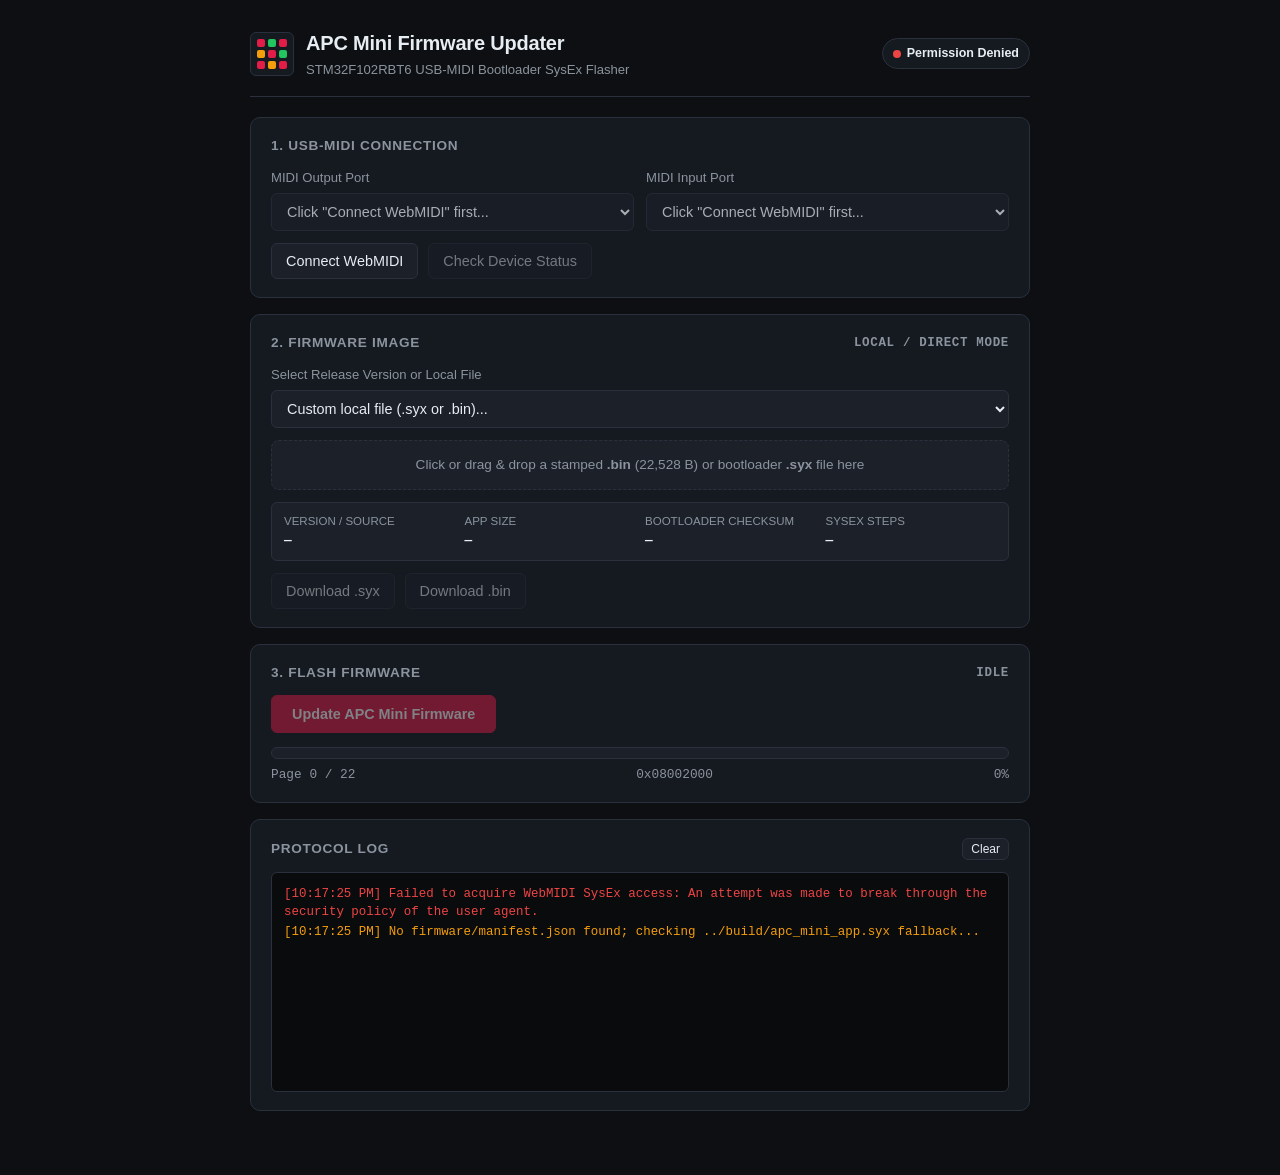
==== web/index.html @ c43c5beb "Web updater and workflows" ====
<!doctype html>
<html lang="en">
    <head>
        <meta charset="UTF-8" />
        <meta name="viewport" content="width=device-width, initial-scale=1.0" />
        <title>APC Mini — WebMIDI Firmware Updater</title>
        <link href="style.css" rel="stylesheet" />
    </head>
    <body>
        <div class="container">
            <header>
                <div class="brand">
                    <div class="pad-grid-icon" aria-hidden="true">
                        <span></span><span></span><span></span> <span></span
                        ><span></span><span></span> <span></span><span></span
                        ><span></span>
                    </div>
                    <div>
                        <h1>APC Mini Firmware Updater</h1>
                        <p class="subtitle">
                            STM32F102RBT6 USB-MIDI Bootloader SysEx Flasher
                        </p>
                    </div>
                </div>
                <div class="badge" id="midiStatusBadge">
                    <span class="dot" id="midiStatusDot"></span>
                    <span id="midiStatusText">WebMIDI Disconnected</span>
                </div>
            </header>

            <!-- 1. MIDI Device Connection -->
            <section class="card">
                <div class="card-title">
                    <span>1. USB-MIDI Connection</span>
                    <span
                        id="deviceModeLabel"
                        style="font-family: var(--mono); font-size: 0.78rem"
                    ></span>
                </div>
                <div class="row">
                    <div>
                        <label for="midiOutSelect">MIDI Output Port</label>
                        <select id="midiOutSelect" disabled>
                            <option value="">
                                Click "Connect WebMIDI" first...
                            </option>
                        </select>
                    </div>
                    <div>
                        <label for="midiInSelect">MIDI Input Port</label>
                        <select id="midiInSelect" disabled>
                            <option value="">
                                Click "Connect WebMIDI" first...
                            </option>
                        </select>
                    </div>
                </div>
                <div class="btn-row">
                    <button id="btnConnectMidi" type="button">
                        Connect WebMIDI
                    </button>
                    <button id="btnProbeDevice" type="button" disabled>
                        Check Device Status
                    </button>
                </div>
            </section>

            <!-- 2. Firmware Version Selection -->
            <section class="card">
                <div class="card-title">
                    <span>2. Firmware Image</span>
                    <span
                        id="fwSourceBadge"
                        style="font-family: var(--mono); font-size: 0.78rem"
                        >Loading manifest...</span
                    >
                </div>
                <div>
                    <label for="versionSelect"
                        >Select Release Version or Local File</label
                    >
                    <select id="versionSelect">
                        <option value="__local__">
                            Custom local file (.syx or .bin)...
                        </option>
                    </select>
                </div>

                <div id="localFileZone" class="dropzone hidden">
                    <input
                        type="file"
                        id="fileInput"
                        accept=".syx,.bin"
                        class="hidden"
                    />
                    <span id="dropzonePrompt"
                        >Click or drag &amp; drop a stamped
                        <strong>.bin</strong> (22,528 B) or bootloader
                        <strong>.syx</strong> file here</span
                    >
                </div>

                <div class="meta-grid" id="fwMetaGrid">
                    <div class="meta-item">
                        <span>Version / Source</span>
                        <strong id="metaVersion">—</strong>
                    </div>
                    <div class="meta-item">
                        <span>App Size</span>
                        <strong id="metaSize">—</strong>
                    </div>
                    <div class="meta-item">
                        <span>Bootloader Checksum</span>
                        <strong id="metaChecksum">—</strong>
                    </div>
                    <div class="meta-item">
                        <span>SysEx Steps</span>
                        <strong id="metaSteps">—</strong>
                    </div>
                </div>

                <div class="btn-row">
                    <button id="btnDownloadSyx" type="button" disabled>
                        Download .syx
                    </button>
                    <button id="btnDownloadBin" type="button" disabled>
                        Download .bin
                    </button>
                </div>
            </section>

            <!-- 3. Flash Action & Progress -->
            <section class="card">
                <div class="card-title">
                    <span>3. Flash Firmware</span>
                    <span
                        id="flashStateLabel"
                        style="font-family: var(--mono); font-size: 0.78rem"
                        >Idle</span
                    >
                </div>
                <div class="btn-row" style="margin-top: 0">
                    <button
                        id="btnFlash"
                        class="primary"
                        type="button"
                        disabled
                    >
                        Update APC Mini Firmware
                    </button>
                </div>
                <div class="progress-wrap">
                    <div class="progress-bar-outer">
                        <div class="progress-bar-inner" id="progressBar"></div>
                    </div>
                    <div class="progress-stats">
                        <span id="progressPageText">Page 0 / 22</span>
                        <span id="progressAddrText">0x08002000</span>
                        <span id="progressPctText">0%</span>
                    </div>
                </div>
            </section>

            <!-- 4. Console Log -->
            <section class="card">
                <div class="card-title">
                    <span>Protocol Log</span>
                    <button
                        id="btnClearLog"
                        type="button"
                        style="padding: 3px 8px; font-size: 0.75rem"
                    >
                        Clear
                    </button>
                </div>
                <div class="log-box" id="logBox"></div>
            </section>
        </div>

        <script type="module" src="updater.js"></script>
    </body>
</html>
---- web/style.css ----
:root {
    --bg: #0d0f12;
    --panel: #151920;
    --panel-alt: #1b2029;
    --border: #2a313d;
    --text: #e6edf3;
    --muted: #8b949e;
    --accent: #e11d48;
    --accent-hover: #f43f5e;
    --green: #22c55e;
    --amber: #f59e0b;
    --red: #ef4444;
    --mono: "SFMono-Regular", Consolas, "Liberation Mono", Menlo, monospace;
    --sans:
        -apple-system, BlinkMacSystemFont, "Segoe UI", Roboto, Helvetica, Arial,
        sans-serif;
}

* {
    box-sizing: border-box;
}

body {
    margin: 0;
    padding: 28px 16px 48px;
    background: var(--bg);
    color: var(--text);
    font-family: var(--sans);
    line-height: 1.5;
}

.container {
    max-width: 780px;
    margin: 0 auto;
}

header {
    display: flex;
    align-items: center;
    justify-content: space-between;
    flex-wrap: wrap;
    gap: 12px;
    margin-bottom: 20px;
    padding-bottom: 16px;
    border-bottom: 1px solid var(--border);
}

.brand {
    display: flex;
    align-items: center;
    gap: 12px;
}

.pad-grid-icon {
    display: grid;
    grid-template-columns: repeat(3, 8px);
    gap: 3px;
    padding: 6px;
    background: var(--panel);
    border: 1px solid var(--border);
    border-radius: 6px;
}

.pad-grid-icon span {
    width: 8px;
    height: 8px;
    border-radius: 2px;
    background: var(--accent);
}

.pad-grid-icon span:nth-child(2),
.pad-grid-icon span:nth-child(6) {
    background: var(--green);
}

.pad-grid-icon span:nth-child(4),
.pad-grid-icon span:nth-child(8) {
    background: var(--amber);
}

h1 {
    font-size: 1.25rem;
    margin: 0;
    letter-spacing: -0.01em;
}

.subtitle {
    font-size: 0.82rem;
    color: var(--muted);
    margin: 2px 0 0;
}

.badge {
    display: inline-flex;
    align-items: center;
    gap: 6px;
    padding: 5px 10px;
    border-radius: 999px;
    font-size: 0.78rem;
    font-weight: 600;
    background: var(--panel);
    border: 1px solid var(--border);
}

.dot {
    width: 8px;
    height: 8px;
    border-radius: 50%;
    background: var(--muted);
}

.dot.ok {
    background: var(--green);
    box-shadow: 0 0 8px rgba(34, 197, 94, 0.6);
}

.dot.warn {
    background: var(--amber);
}

.dot.err {
    background: var(--red);
}

.card {
    background: var(--panel);
    border: 1px solid var(--border);
    border-radius: 10px;
    padding: 18px 20px;
    margin-bottom: 16px;
}

.card-title {
    font-size: 0.85rem;
    font-weight: 600;
    text-transform: uppercase;
    letter-spacing: 0.05em;
    color: var(--muted);
    margin: 0 0 12px;
    display: flex;
    justify-content: space-between;
    align-items: center;
}

.row {
    display: grid;
    grid-template-columns: 1fr 1fr;
    gap: 12px;
}

@media (max-width: 620px) {
    .row {
        grid-template-columns: 1fr;
    }
}

label {
    display: block;
    font-size: 0.82rem;
    color: var(--muted);
    margin-bottom: 5px;
}

select,
input[type="file"],
button {
    font-family: inherit;
    font-size: 0.9rem;
}

select {
    width: 100%;
    padding: 9px 11px;
    background: var(--panel-alt);
    color: var(--text);
    border: 1px solid var(--border);
    border-radius: 6px;
    outline: none;
}

select:focus {
    border-color: var(--accent);
}

.btn-row {
    display: flex;
    gap: 10px;
    flex-wrap: wrap;
    margin-top: 12px;
}

button {
    cursor: pointer;
    border: 1px solid var(--border);
    background: var(--panel-alt);
    color: var(--text);
    padding: 9px 14px;
    border-radius: 6px;
    font-weight: 500;
    transition:
        background 0.15s,
        border-color 0.15s,
        opacity 0.15s;
}

button:hover:not(:disabled) {
    border-color: #485366;
    background: #232a36;
}

button:disabled {
    opacity: 0.45;
    cursor: not-allowed;
}

button.primary {
    background: var(--accent);
    border-color: var(--accent);
    color: #fff;
    font-weight: 600;
    padding: 10px 20px;
}

button.primary:hover:not(:disabled) {
    background: var(--accent-hover);
    border-color: var(--accent-hover);
}

.dropzone {
    margin-top: 12px;
    padding: 14px;
    border: 1px dashed var(--border);
    border-radius: 8px;
    background: var(--panel-alt);
    text-align: center;
    font-size: 0.85rem;
    color: var(--muted);
    cursor: pointer;
    transition: border-color 0.15s;
}

.dropzone.dragover {
    border-color: var(--accent);
    color: var(--text);
}

.meta-grid {
    display: grid;
    grid-template-columns: repeat(auto-fit, minmax(150px, 1fr));
    gap: 10px;
    margin-top: 12px;
    padding: 10px 12px;
    background: var(--panel-alt);
    border-radius: 6px;
    border: 1px solid var(--border);
    font-family: var(--mono);
    font-size: 0.8rem;
}

.meta-item span {
    display: block;
    color: var(--muted);
    font-family: var(--sans);
    font-size: 0.72rem;
    text-transform: uppercase;
}

.progress-wrap {
    margin-top: 14px;
}

.progress-bar-outer {
    width: 100%;
    height: 12px;
    background: var(--panel-alt);
    border: 1px solid var(--border);
    border-radius: 999px;
    overflow: hidden;
}

.progress-bar-inner {
    height: 100%;
    width: 0%;
    background: linear-gradient(90deg, var(--accent), var(--green));
    transition: width 0.08s linear;
}

.progress-stats {
    display: flex;
    justify-content: space-between;
    font-family: var(--mono);
    font-size: 0.8rem;
    color: var(--muted);
    margin-top: 6px;
}

.log-box {
    background: #090b0d;
    border: 1px solid var(--border);
    border-radius: 6px;
    padding: 12px;
    height: 220px;
    overflow-y: auto;
    font-family: var(--mono);
    font-size: 0.78rem;
    line-height: 1.45;
    white-space: pre-wrap;
    word-break: break-word;
}

.log-line {
    margin: 0 0 2px;
}

.log-line.info {
    color: #c9d1d9;
}
.log-line.ok {
    color: var(--green);
}
.log-line.warn {
    color: var(--amber);
}
.log-line.err {
    color: var(--red);
}

.hidden {
    display: none !important;
}
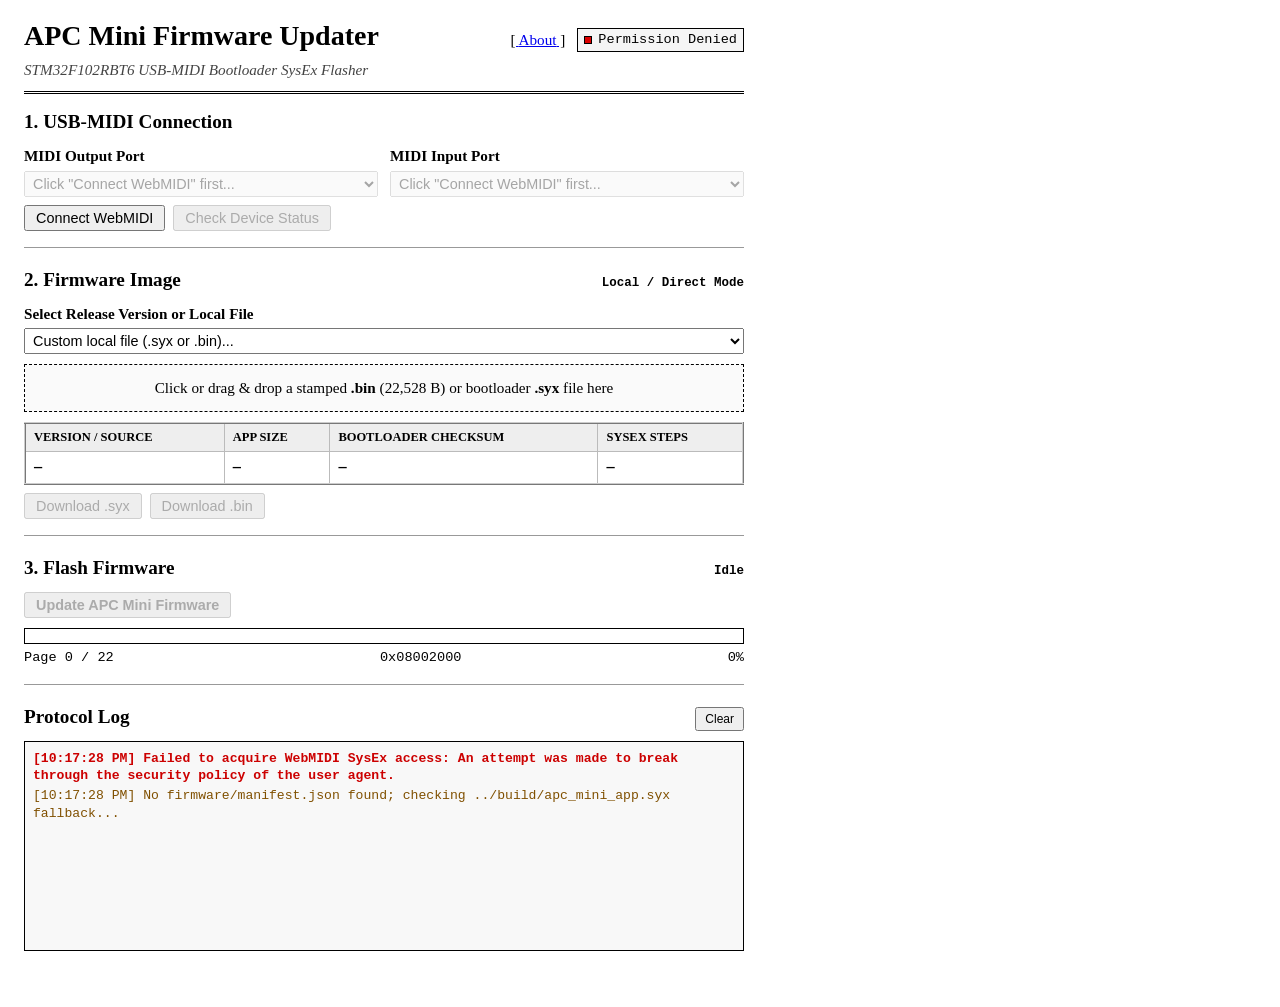
==== commit c50217b2: "Update Web pages" ====
--- a/web/index.html
+++ b/web/index.html
@@ -22,9 +22,12 @@
                         </p>
                     </div>
                 </div>
-                <div class="badge" id="midiStatusBadge">
-                    <span class="dot" id="midiStatusDot"></span>
-                    <span id="midiStatusText">WebMIDI Disconnected</span>
+                <div class="header-right">
+                    <a class="nav-link" href="about.html">About</a>
+                    <div class="badge" id="midiStatusBadge">
+                        <span class="dot" id="midiStatusDot"></span>
+                        <span id="midiStatusText">WebMIDI Disconnected</span>
+                    </div>
                 </div>
             </header>
 
@@ -100,24 +103,24 @@
                     >
                 </div>
 
-                <div class="meta-grid" id="fwMetaGrid">
-                    <div class="meta-item">
-                        <span>Version / Source</span>
-                        <strong id="metaVersion">—</strong>
-                    </div>
-                    <div class="meta-item">
-                        <span>App Size</span>
-                        <strong id="metaSize">—</strong>
-                    </div>
-                    <div class="meta-item">
-                        <span>Bootloader Checksum</span>
-                        <strong id="metaChecksum">—</strong>
-                    </div>
-                    <div class="meta-item">
-                        <span>SysEx Steps</span>
-                        <strong id="metaSteps">—</strong>
-                    </div>
-                </div>
+                <table class="meta-table" id="fwMetaGrid">
+                    <thead>
+                        <tr>
+                            <th>Version / Source</th>
+                            <th>App Size</th>
+                            <th>Bootloader Checksum</th>
+                            <th>SysEx Steps</th>
+                        </tr>
+                    </thead>
+                    <tbody>
+                        <tr>
+                            <td><strong id="metaVersion">—</strong></td>
+                            <td><strong id="metaSize">—</strong></td>
+                            <td><strong id="metaChecksum">—</strong></td>
+                            <td><strong id="metaSteps">—</strong></td>
+                        </tr>
+                    </tbody>
+                </table>
 
                 <div class="btn-row">
                     <button id="btnDownloadSyx" type="button" disabled>
--- a/web/style.css
+++ b/web/style.css
@@ -1,19 +1,15 @@
 :root {
-    --bg: #0d0f12;
-    --panel: #151920;
-    --panel-alt: #1b2029;
-    --border: #2a313d;
-    --text: #e6edf3;
-    --muted: #8b949e;
-    --accent: #e11d48;
-    --accent-hover: #f43f5e;
-    --green: #22c55e;
-    --amber: #f59e0b;
-    --red: #ef4444;
-    --mono: "SFMono-Regular", Consolas, "Liberation Mono", Menlo, monospace;
-    --sans:
-        -apple-system, BlinkMacSystemFont, "Segoe UI", Roboto, Helvetica, Arial,
-        sans-serif;
+    --bg: #ffffff;
+    --text: #000000;
+    --muted: #444444;
+    --link: #0000ee;
+    --visited: #551a8b;
+    --active: #ff0000;
+    --green: #006600;
+    --amber: #805000;
+    --red: #cc0000;
+    --mono: "Courier New", Courier, monospace;
+    --serif: "Times New Roman", Times, serif;
 }
 
 * {
@@ -21,125 +17,143 @@
 }
 
 body {
-    margin: 0;
-    padding: 28px 16px 48px;
+    margin: 16px 24px 40px;
+    padding: 0;
     background: var(--bg);
     color: var(--text);
-    font-family: var(--sans);
-    line-height: 1.5;
+    font-family: var(--serif);
+    font-size: 16px;
+    line-height: 1.45;
 }
 
 .container {
-    max-width: 780px;
-    margin: 0 auto;
+    max-width: 720px;
+}
+
+a {
+    color: var(--link);
+    text-decoration: underline;
+}
+
+a:visited {
+    color: var(--visited);
+}
+
+a:active {
+    color: var(--active);
 }
 
 header {
     display: flex;
-    align-items: center;
+    align-items: baseline;
     justify-content: space-between;
     flex-wrap: wrap;
-    gap: 12px;
-    margin-bottom: 20px;
-    padding-bottom: 16px;
-    border-bottom: 1px solid var(--border);
+    gap: 10px;
+    margin-bottom: 14px;
+    padding-bottom: 10px;
+    border-bottom: 3px double #000000;
 }
 
 .brand {
+    display: flex;
+    align-items: center;
+    gap: 10px;
+}
+
+.pad-grid-icon {
+    display: none;
+}
+
+h1 {
+    font-family: var(--serif);
+    font-size: 1.75rem;
+    font-weight: bold;
+    margin: 0;
+}
+
+.subtitle {
+    font-family: var(--serif);
+    font-style: italic;
+    font-size: 0.95rem;
+    color: var(--muted);
+    margin: 2px 0 0;
+}
+
+.header-right {
     display: flex;
     align-items: center;
     gap: 12px;
-}
-
-.pad-grid-icon {
-    display: grid;
-    grid-template-columns: repeat(3, 8px);
-    gap: 3px;
-    padding: 6px;
-    background: var(--panel);
-    border: 1px solid var(--border);
-    border-radius: 6px;
-}
-
-.pad-grid-icon span {
-    width: 8px;
-    height: 8px;
-    border-radius: 2px;
-    background: var(--accent);
-}
-
-.pad-grid-icon span:nth-child(2),
-.pad-grid-icon span:nth-child(6) {
-    background: var(--green);
-}
-
-.pad-grid-icon span:nth-child(4),
-.pad-grid-icon span:nth-child(8) {
-    background: var(--amber);
-}
-
-h1 {
-    font-size: 1.25rem;
-    margin: 0;
-    letter-spacing: -0.01em;
-}
-
-.subtitle {
-    font-size: 0.82rem;
-    color: var(--muted);
-    margin: 2px 0 0;
+    flex-wrap: wrap;
+    font-family: var(--serif);
+    font-size: 0.95rem;
+}
+
+.nav-link {
+    color: var(--link);
+    text-decoration: underline;
+}
+
+.nav-link::before {
+    content: "[ ";
+    color: #000000;
+    text-decoration: none;
+}
+
+.nav-link::after {
+    content: " ]";
+    color: #000000;
+    text-decoration: none;
 }
 
 .badge {
     display: inline-flex;
     align-items: center;
     gap: 6px;
-    padding: 5px 10px;
-    border-radius: 999px;
-    font-size: 0.78rem;
-    font-weight: 600;
-    background: var(--panel);
-    border: 1px solid var(--border);
+    padding: 1px 6px;
+    font-family: var(--mono);
+    font-size: 0.85rem;
+    border: 1px solid #000000;
+    background: #f5f5f5;
 }
 
 .dot {
     width: 8px;
     height: 8px;
-    border-radius: 50%;
-    background: var(--muted);
+    border: 1px solid #000000;
+    background: #888888;
 }
 
 .dot.ok {
-    background: var(--green);
-    box-shadow: 0 0 8px rgba(34, 197, 94, 0.6);
+    background: #00aa00;
 }
 
 .dot.warn {
-    background: var(--amber);
+    background: #dd9900;
 }
 
 .dot.err {
-    background: var(--red);
+    background: #dd0000;
 }
 
 .card {
-    background: var(--panel);
-    border: 1px solid var(--border);
-    border-radius: 10px;
-    padding: 18px 20px;
-    margin-bottom: 16px;
+    margin-bottom: 18px;
+    padding-bottom: 16px;
+    border-bottom: 1px solid #999999;
+}
+
+.card:last-child {
+    border-bottom: none;
 }
 
 .card-title {
-    font-size: 0.85rem;
-    font-weight: 600;
-    text-transform: uppercase;
-    letter-spacing: 0.05em;
-    color: var(--muted);
-    margin: 0 0 12px;
+    font-family: var(--serif);
+    font-size: 1.2rem;
+    font-weight: bold;
+    color: #000000;
+    margin: 0 0 10px;
     display: flex;
     justify-content: space-between;
-    align-items: center;
+    align-items: baseline;
 }
 
 .row {
@@ -156,154 +170,122 @@
 
 label {
     display: block;
-    font-size: 0.82rem;
-    color: var(--muted);
-    margin-bottom: 5px;
+    font-family: var(--serif);
+    font-size: 0.95rem;
+    font-weight: bold;
+    margin-bottom: 3px;
 }
 
 select,
 input[type="file"],
 button {
-    font-family: inherit;
     font-size: 0.9rem;
 }
 
 select {
     width: 100%;
-    padding: 9px 11px;
-    background: var(--panel-alt);
-    color: var(--text);
-    border: 1px solid var(--border);
-    border-radius: 6px;
-    outline: none;
-}
-
-select:focus {
-    border-color: var(--accent);
+    padding: 3px 4px;
 }
 
 .btn-row {
     display: flex;
-    gap: 10px;
+    gap: 8px;
     flex-wrap: wrap;
-    margin-top: 12px;
+    margin-top: 8px;
 }
 
 button {
     cursor: pointer;
-    border: 1px solid var(--border);
-    background: var(--panel-alt);
-    color: var(--text);
-    padding: 9px 14px;
-    border-radius: 6px;
-    font-weight: 500;
-    transition:
-        background 0.15s,
-        border-color 0.15s,
-        opacity 0.15s;
-}
-
-button:hover:not(:disabled) {
-    border-color: #485366;
-    background: #232a36;
+    padding: 3px 10px;
 }
 
 button:disabled {
-    opacity: 0.45;
-    cursor: not-allowed;
+    cursor: default;
 }
 
 button.primary {
-    background: var(--accent);
-    border-color: var(--accent);
-    color: #fff;
-    font-weight: 600;
-    padding: 10px 20px;
-}
-
-button.primary:hover:not(:disabled) {
-    background: var(--accent-hover);
-    border-color: var(--accent-hover);
+    font-weight: bold;
 }
 
 .dropzone {
-    margin-top: 12px;
-    padding: 14px;
-    border: 1px dashed var(--border);
-    border-radius: 8px;
-    background: var(--panel-alt);
+    margin-top: 10px;
+    padding: 12px;
+    border: 1px dashed #000000;
+    background: #fafafa;
     text-align: center;
+    font-family: var(--serif);
+    font-size: 0.95rem;
+    cursor: pointer;
+}
+
+.dropzone.dragover {
+    background: #ffffcc;
+}
+
+.meta-table {
+    width: 100%;
+    margin-top: 10px;
+    border-collapse: collapse;
+    border: 2px ridge #cccccc;
+}
+
+.meta-table th {
+    background: #eeeeee;
+    color: #000000;
+    font-family: var(--serif);
+    font-size: 0.78rem;
+    font-weight: bold;
+    text-transform: uppercase;
+    text-align: left;
+    padding: 4px 8px;
+    border: 1px solid #bbbbbb;
+    white-space: nowrap;
+}
+
+.meta-table td {
+    background: #ffffff;
+    font-family: var(--mono);
     font-size: 0.85rem;
-    color: var(--muted);
-    cursor: pointer;
-    transition: border-color 0.15s;
-}
-
-.dropzone.dragover {
-    border-color: var(--accent);
-    color: var(--text);
-}
-
-.meta-grid {
-    display: grid;
-    grid-template-columns: repeat(auto-fit, minmax(150px, 1fr));
-    gap: 10px;
-    margin-top: 12px;
-    padding: 10px 12px;
-    background: var(--panel-alt);
-    border-radius: 6px;
-    border: 1px solid var(--border);
-    font-family: var(--mono);
-    font-size: 0.8rem;
-}
-
-.meta-item span {
-    display: block;
-    color: var(--muted);
-    font-family: var(--sans);
-    font-size: 0.72rem;
-    text-transform: uppercase;
+    padding: 6px 8px;
+    border: 1px solid #bbbbbb;
 }
 
 .progress-wrap {
-    margin-top: 14px;
+    margin-top: 10px;
 }
 
 .progress-bar-outer {
     width: 100%;
-    height: 12px;
-    background: var(--panel-alt);
-    border: 1px solid var(--border);
-    border-radius: 999px;
-    overflow: hidden;
+    height: 16px;
+    background: #ffffff;
+    border: 1px solid #000000;
 }
 
 .progress-bar-inner {
     height: 100%;
     width: 0%;
-    background: linear-gradient(90deg, var(--accent), var(--green));
-    transition: width 0.08s linear;
+    background: #000080;
 }
 
 .progress-stats {
     display: flex;
     justify-content: space-between;
     font-family: var(--mono);
-    font-size: 0.8rem;
-    color: var(--muted);
-    margin-top: 6px;
+    font-size: 0.85rem;
+    color: #000000;
+    margin-top: 4px;
 }
 
 .log-box {
-    background: #090b0d;
-    border: 1px solid var(--border);
-    border-radius: 6px;
-    padding: 12px;
-    height: 220px;
+    background: #f8f8f8;
+    color: #000000;
+    border: 1px solid #000000;
+    padding: 8px;
+    height: 210px;
     overflow-y: auto;
     font-family: var(--mono);
-    font-size: 0.78rem;
-    line-height: 1.45;
+    font-size: 0.82rem;
+    line-height: 1.35;
     white-space: pre-wrap;
     word-break: break-word;
 }
@@ -313,7 +295,7 @@
 }
 
 .log-line.info {
-    color: #c9d1d9;
+    color: #000000;
 }
 .log-line.ok {
     color: var(--green);
@@ -323,8 +305,37 @@
 }
 .log-line.err {
     color: var(--red);
+    font-weight: bold;
 }
 
 .hidden {
     display: none !important;
 }
+
+.prose p {
+    margin: 0 0 12px;
+    color: #000000;
+    font-family: var(--serif);
+    font-size: 1rem;
+}
+
+.prose p:last-child {
+    margin-bottom: 0;
+}
+
+.prose ul {
+    margin: 6px 0 12px;
+    padding-left: 24px;
+    color: #000000;
+    font-family: var(--serif);
+    font-size: 1rem;
+}
+
+.prose li {
+    margin-bottom: 6px;
+}
+
+.prose code {
+    font-family: var(--mono);
+    font-size: 0.92rem;
+}
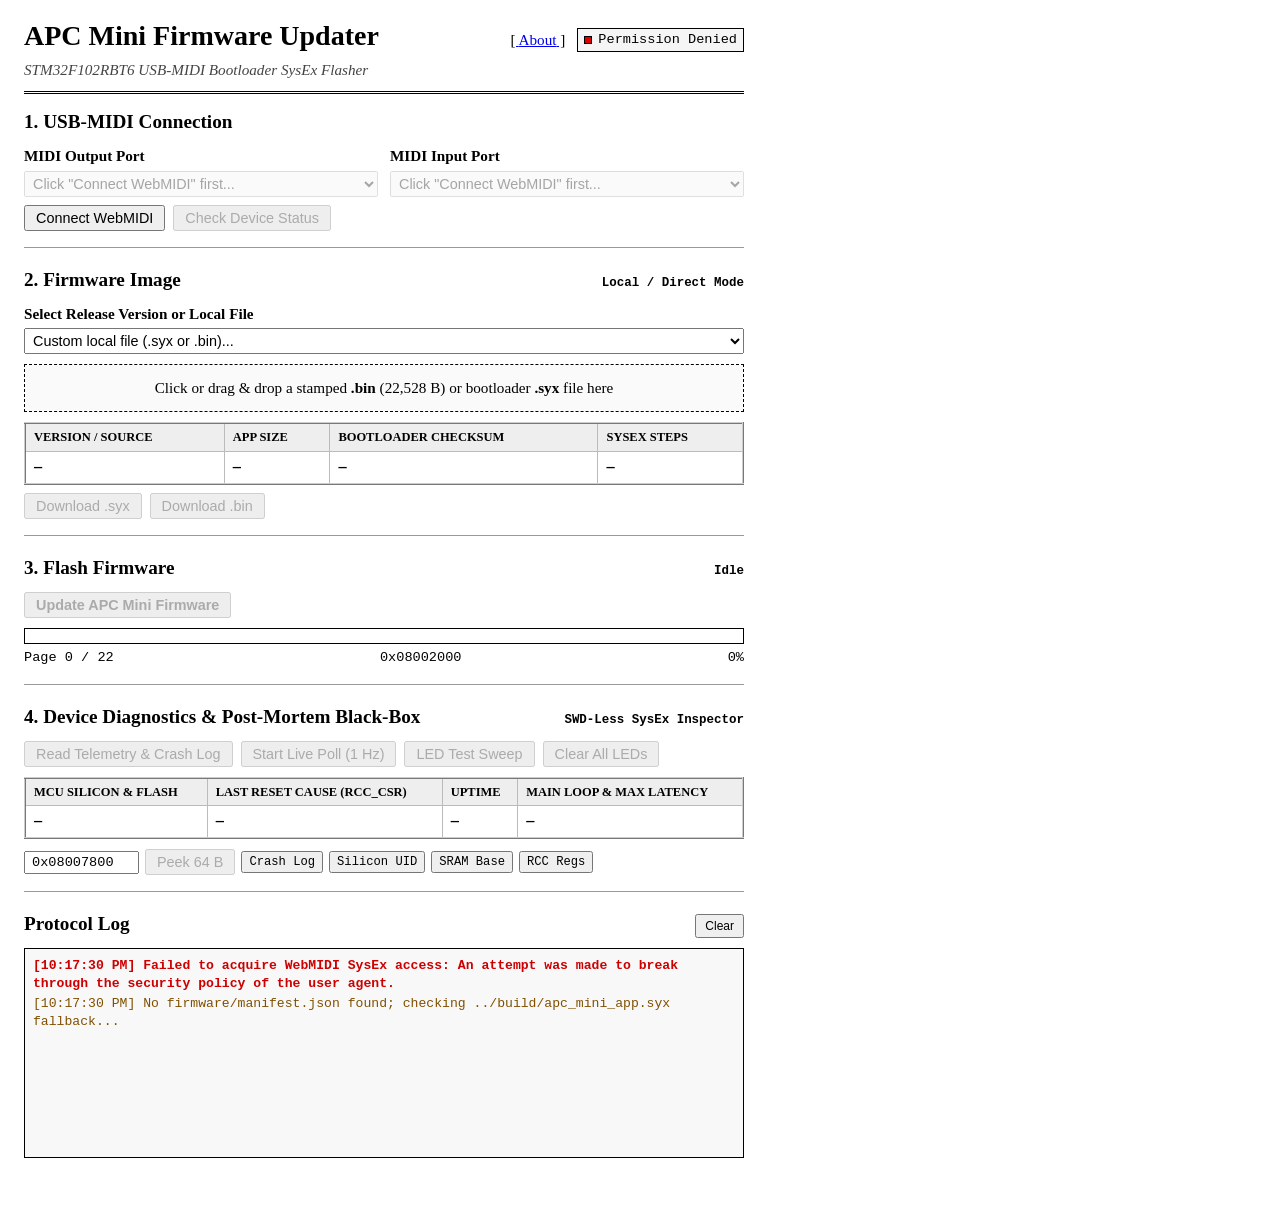
==== commit 2bf43b50: "Telemetry Through SysEx" ====
--- a/web/index.html
+++ b/web/index.html
@@ -4,7 +4,7 @@
         <meta charset="UTF-8" />
         <meta name="viewport" content="width=device-width, initial-scale=1.0" />
         <title>APC Mini — WebMIDI Firmware Updater</title>
-        <link href="style.css" rel="stylesheet" />
+        <link href="style.css?v=20261118b" rel="stylesheet" />
     </head>
     <body>
         <div class="container">
@@ -164,7 +164,152 @@
                 </div>
             </section>
 
-            <!-- 4. Console Log -->
+            <!-- 4. Live Diagnostics, Post-Mortem Crash Log & Memory Peek -->
+            <section class="card">
+                <div class="card-title">
+                    <span
+                        >4. Device Diagnostics &amp; Post-Mortem Black-Box</span
+                    >
+                    <span
+                        id="diagStatusLabel"
+                        style="font-family: var(--mono); font-size: 0.78rem"
+                        >SWD-Less SysEx Inspector</span
+                    >
+                </div>
+
+                <div class="btn-row" style="margin-top: 0">
+                    <button id="btnReadDiag" type="button" disabled>
+                        Read Telemetry &amp; Crash Log
+                    </button>
+                    <button id="btnLivePoll" type="button" disabled>
+                        Start Live Poll (1 Hz)
+                    </button>
+                    <button id="btnLedSweep" type="button" disabled>
+                        LED Test Sweep
+                    </button>
+                    <button id="btnLedClear" type="button" disabled>
+                        Clear All LEDs
+                    </button>
+                    <button
+                        id="btnTriggerFault"
+                        type="button"
+                        style="display: none"
+                        disabled
+                    >
+                        Test Fault (UDF #0)
+                    </button>
+                </div>
+
+                <table class="meta-table" id="telemGrid">
+                    <thead>
+                        <tr>
+                            <th>MCU Silicon &amp; Flash</th>
+                            <th>Last Reset Cause (RCC_CSR)</th>
+                            <th>Uptime</th>
+                            <th>Main Loop &amp; Max Latency</th>
+                        </tr>
+                    </thead>
+                    <tbody>
+                        <tr>
+                            <td><strong id="telemSilicon">—</strong></td>
+                            <td><strong id="telemReset">—</strong></td>
+                            <td><strong id="telemUptime">—</strong></td>
+                            <td><strong id="telemLoop">—</strong></td>
+                        </tr>
+                    </tbody>
+                </table>
+
+                <table
+                    class="meta-table"
+                    style="margin-top: 6px; display: none"
+                >
+                    <thead>
+                        <tr>
+                            <th>Faders 1..8 + Master (ADC1+DMA1)</th>
+                            <th>Shift</th>
+                            <th>Last MIDI Input Event</th>
+                        </tr>
+                    </thead>
+                    <tbody>
+                        <tr>
+                            <td><strong id="telemFaders">—</strong></td>
+                            <td><strong id="telemShift">—</strong></td>
+                            <td><strong id="telemLastMidi">—</strong></td>
+                        </tr>
+                    </tbody>
+                </table>
+
+                <div id="crashBox" class="crash-box hidden">
+                    <div class="crash-header">
+                        <strong id="crashTitle">CRASH LOG</strong>
+                        <div class="btn-row" style="margin-top: 0">
+                            <button
+                                id="btnCopyCrash"
+                                type="button"
+                                style="padding: 2px 8px; font-size: 0.78rem"
+                            >
+                                Copy Markdown Report
+                            </button>
+                            <button
+                                id="btnClearCrash"
+                                type="button"
+                                style="padding: 2px 8px; font-size: 0.78rem"
+                            >
+                                Clear Crash Log
+                            </button>
+                        </div>
+                    </div>
+                    <pre class="crash-pre" id="crashPre"></pre>
+                </div>
+
+                <div class="peek-bar">
+                    <input
+                        id="peekAddrInput"
+                        type="text"
+                        value="0x08007800"
+                        size="12"
+                        style="
+                            font-family: var(--mono);
+                            font-size: 0.85rem;
+                            padding: 2px 6px;
+                        "
+                    />
+                    <button id="btnPeekMem" type="button" disabled>
+                        Peek 64 B
+                    </button>
+                    <button
+                        class="preset-btn"
+                        type="button"
+                        data-addr="0x08007800"
+                    >
+                        Crash Log
+                    </button>
+                    <button
+                        class="preset-btn"
+                        type="button"
+                        data-addr="0x1FFFF7E0"
+                    >
+                        Silicon UID
+                    </button>
+                    <button
+                        class="preset-btn"
+                        type="button"
+                        data-addr="0x20000000"
+                    >
+                        SRAM Base
+                    </button>
+                    <button
+                        class="preset-btn"
+                        type="button"
+                        data-addr="0x40021000"
+                    >
+                        RCC Regs
+                    </button>
+                </div>
+                <pre class="peek-pre hidden" id="peekPre"></pre>
+            </section>
+
+            <!-- 5. Console Log -->
             <section class="card">
                 <div class="card-title">
                     <span>Protocol Log</span>
@@ -180,6 +325,6 @@
             </section>
         </div>
 
-        <script type="module" src="updater.js"></script>
+        <script type="module" src="updater.js?v=20261118b"></script>
     </body>
 </html>
--- a/web/style.css
+++ b/web/style.css
@@ -312,6 +312,65 @@
     display: none !important;
 }
 
+.crash-box {
+    margin-top: 10px;
+    padding: 8px 10px;
+    border: 2px solid var(--red);
+    background: #fff5f5;
+}
+
+.crash-box.clean {
+    border: 1px solid #999999;
+    background: #f5fbf5;
+}
+
+.crash-header {
+    display: flex;
+    justify-content: space-between;
+    align-items: center;
+    flex-wrap: wrap;
+    gap: 8px;
+    margin-bottom: 6px;
+    font-family: var(--mono);
+    font-size: 0.85rem;
+    color: var(--red);
+}
+
+.crash-box.clean .crash-header {
+    color: var(--green);
+}
+
+.crash-pre,
+.peek-pre {
+    margin: 0;
+    padding: 6px 8px;
+    background: #ffffff;
+    border: 1px solid #cccccc;
+    font-family: var(--mono);
+    font-size: 0.8rem;
+    line-height: 1.35;
+    overflow-x: auto;
+    white-space: pre;
+}
+
+.peek-bar {
+    display: flex;
+    align-items: center;
+    flex-wrap: wrap;
+    gap: 6px;
+    margin-top: 10px;
+}
+
+.peek-pre {
+    margin-top: 6px;
+}
+
+.preset-btn {
+    font-family: var(--mono);
+    font-size: 0.76rem;
+    padding: 2px 6px;
+}
+
 .prose p {
     margin: 0 0 12px;
     color: #000000;
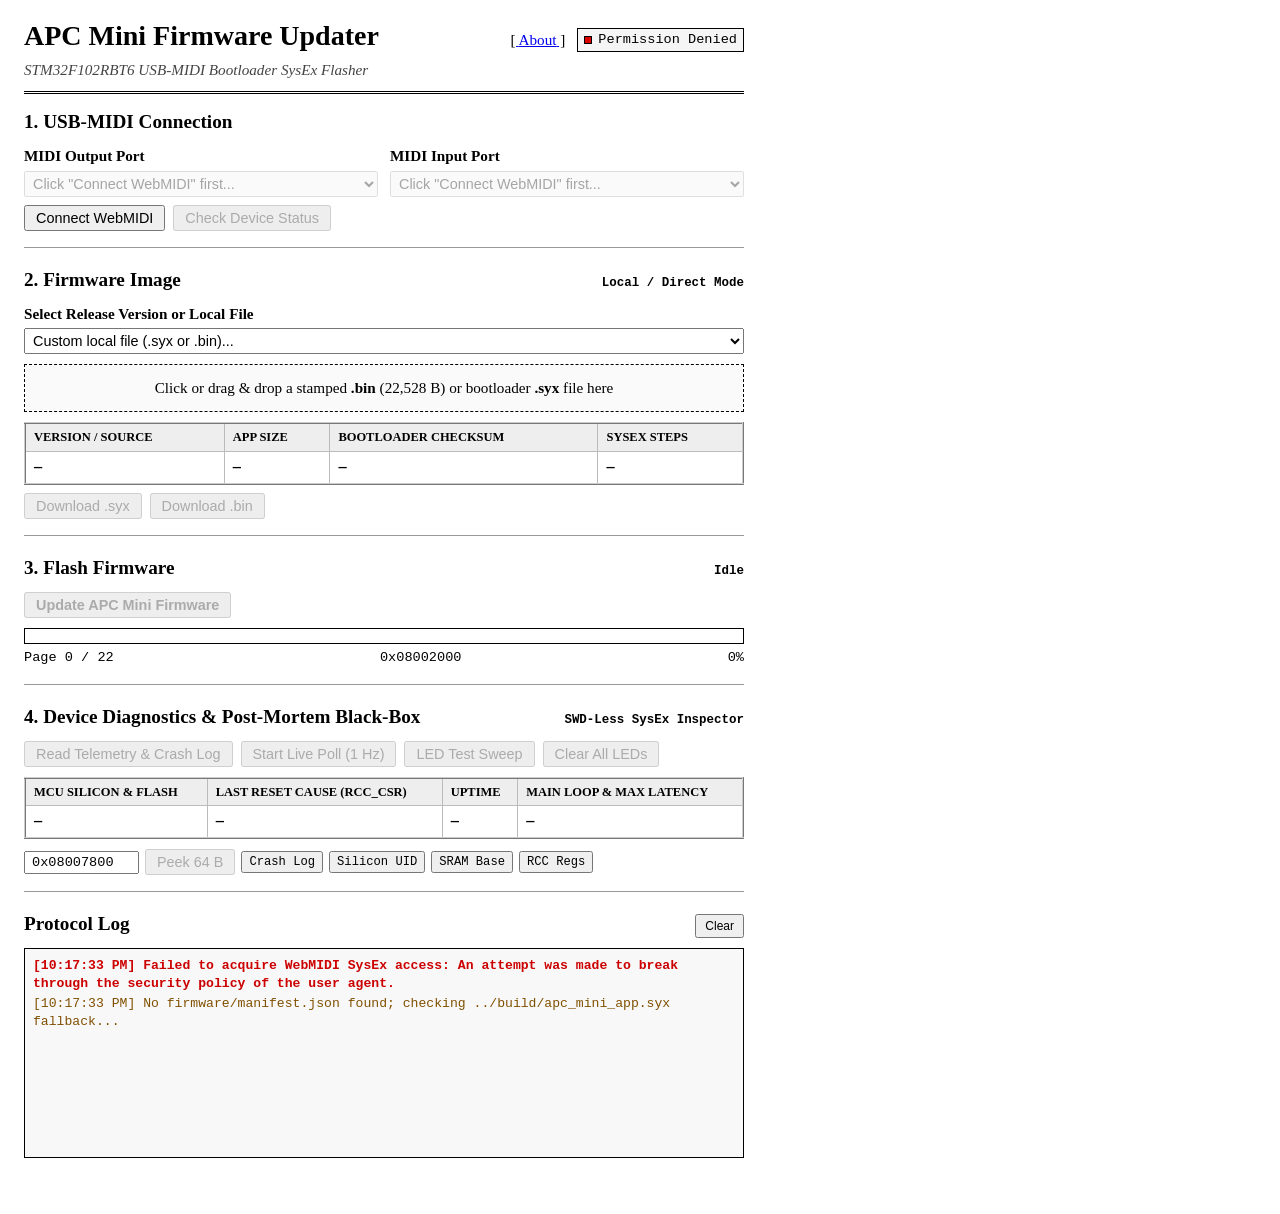
==== commit 2af43ee8: "Simultaneous action" ====
--- a/web/index.html
+++ b/web/index.html
@@ -325,6 +325,6 @@
             </section>
         </div>
 
-        <script type="module" src="updater.js?v=20261118b"></script>
+        <script type="module" src="updater.js?v=20261118c"></script>
     </body>
 </html>
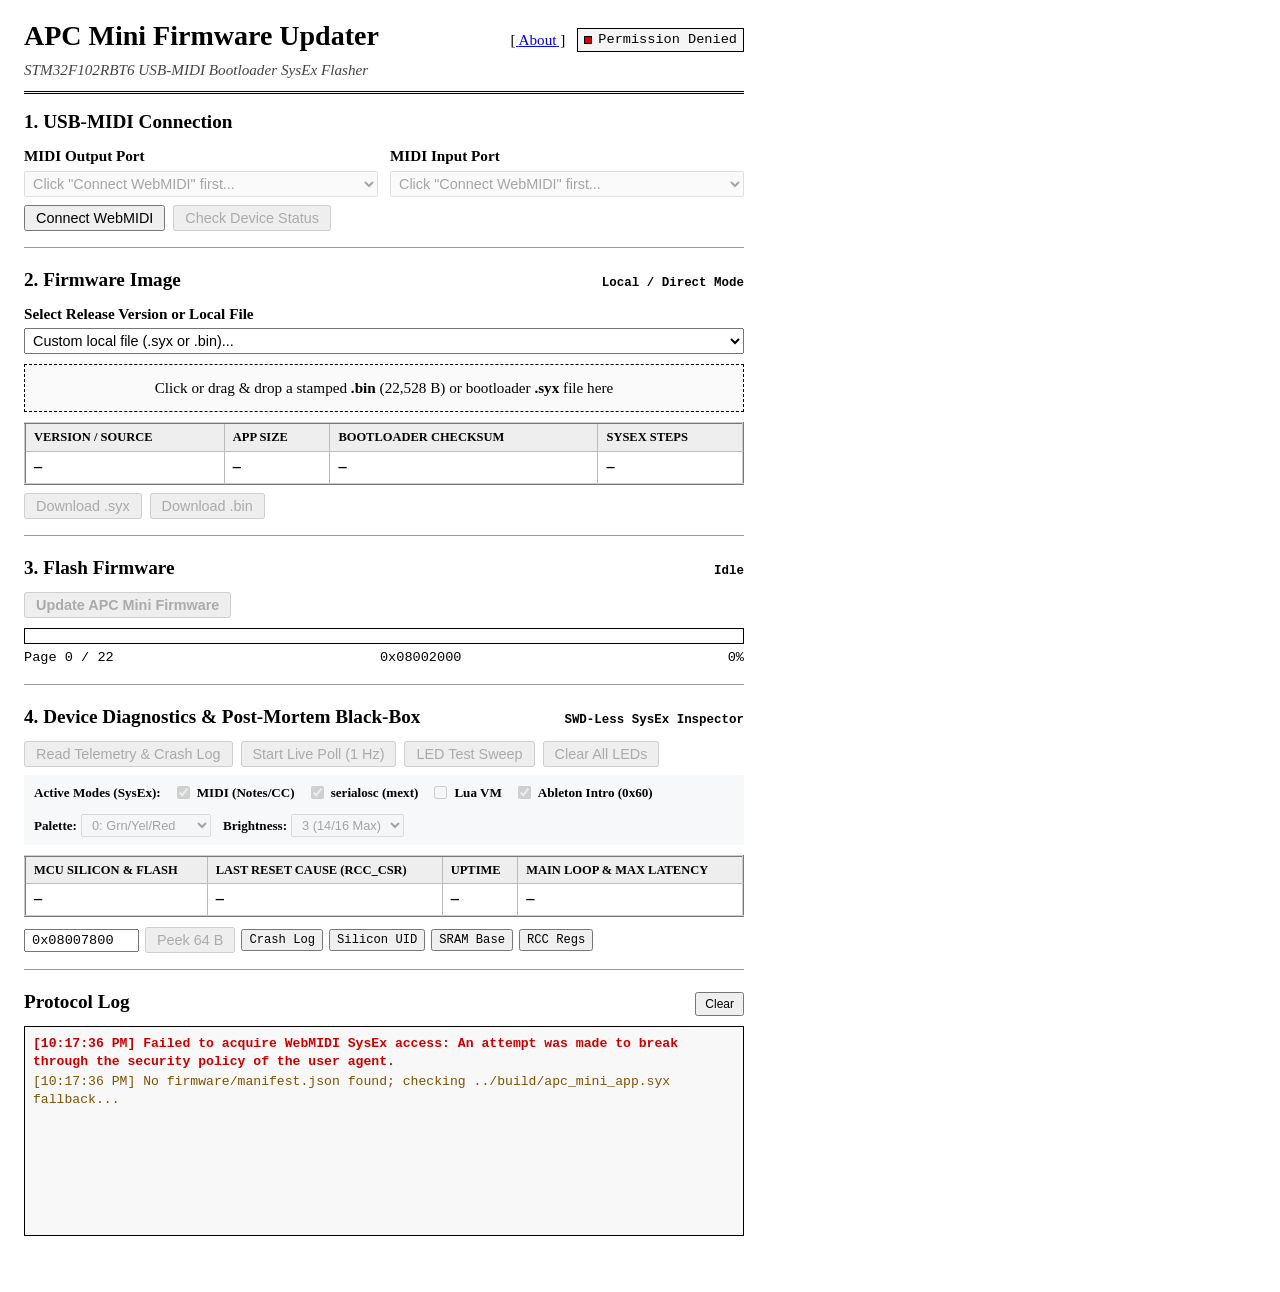
==== commit 3dd50372: "Get rid of chords" ====
--- a/web/index.html
+++ b/web/index.html
@@ -198,6 +198,55 @@
                     >
                         Test Fault (UDF #0)
                     </button>
+                </div>
+
+                <div
+                    class="btn-row"
+                    style="
+                        margin-top: 8px;
+                        padding: 8px 10px;
+                        border: 1px solid var(--border);
+                        background: var(--bg-subtle, #f7f8fa);
+                        align-items: center;
+                        flex-wrap: wrap;
+                        gap: 12px;
+                    "
+                >
+                    <strong style="font-size: 0.82rem">Active Modes (SysEx):</strong>
+                    <label style="display: inline-flex; align-items: center; gap: 4px; margin: 0; font-size: 0.82rem">
+                        <input id="chkModeMidi" type="checkbox" checked disabled />
+                        MIDI (Notes/CC)
+                    </label>
+                    <label style="display: inline-flex; align-items: center; gap: 4px; margin: 0; font-size: 0.82rem">
+                        <input id="chkModeSerialosc" type="checkbox" checked disabled />
+                        serialosc (mext)
+                    </label>
+                    <label style="display: inline-flex; align-items: center; gap: 4px; margin: 0; font-size: 0.82rem">
+                        <input id="chkModeLua" type="checkbox" disabled />
+                        Lua VM
+                    </label>
+                    <label style="display: inline-flex; align-items: center; gap: 4px; margin: 0; font-size: 0.82rem">
+                        <input id="chkModeAbleton" type="checkbox" checked disabled />
+                        Ableton Intro (0x60)
+                    </label>
+                    <label style="display: inline-flex; align-items: center; gap: 4px; margin: 0; font-size: 0.82rem">
+                        Palette:
+                        <select id="selPalette" disabled style="width: auto; padding: 2px 6px; font-size: 0.8rem">
+                            <option value="0">0: Grn/Yel/Red</option>
+                            <option value="1">1: Red/Yel/Grn</option>
+                            <option value="2">2: Warm Grn/Yel</option>
+                            <option value="3">3: Warm Red/Yel</option>
+                        </select>
+                    </label>
+                    <label style="display: inline-flex; align-items: center; gap: 4px; margin: 0; font-size: 0.82rem">
+                        Brightness:
+                        <select id="selBrightness" disabled style="width: auto; padding: 2px 6px; font-size: 0.8rem">
+                            <option value="0">0 (1/16)</option>
+                            <option value="1">1 (2/16)</option>
+                            <option value="2">2 (4/16)</option>
+                            <option value="3" selected>3 (14/16 Max)</option>
+                        </select>
+                    </label>
                 </div>
 
                 <table class="meta-table" id="telemGrid">
@@ -325,6 +374,6 @@
             </section>
         </div>
 
-        <script type="module" src="updater.js?v=20261118c"></script>
+        <script type="module" src="updater.js?v=20261118g"></script>
     </body>
 </html>
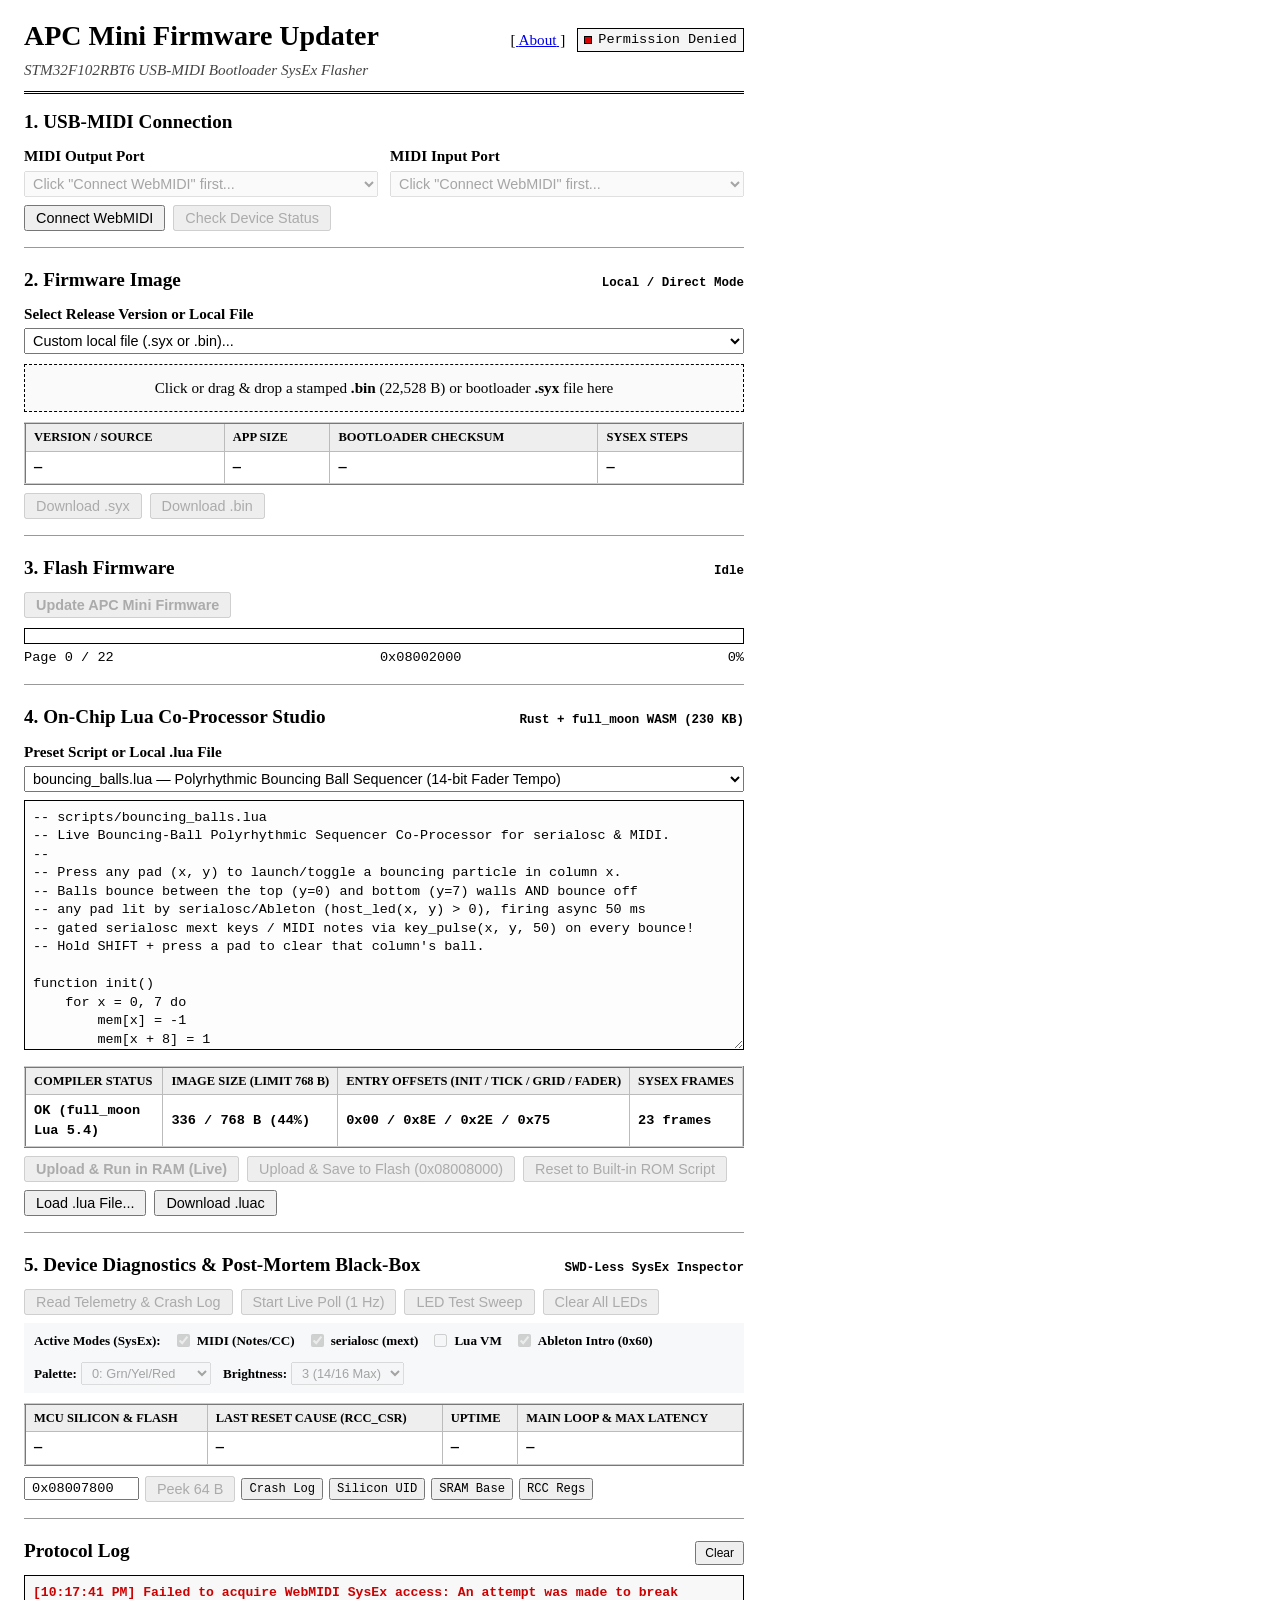
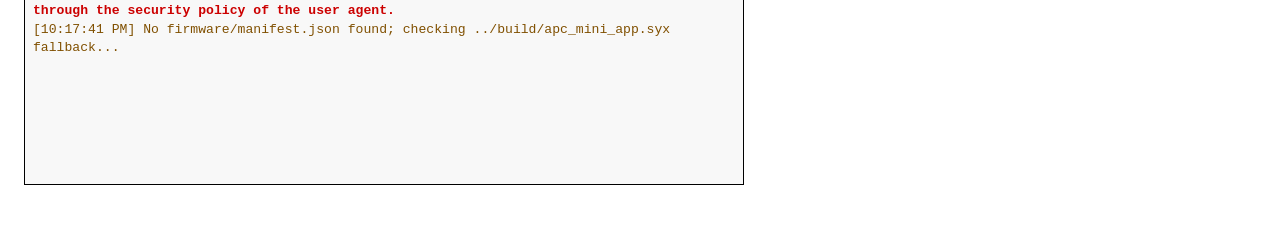
==== commit 673c496e: "Wasm Lua compiler" ====
--- a/web/index.html
+++ b/web/index.html
@@ -4,7 +4,7 @@
         <meta charset="UTF-8" />
         <meta name="viewport" content="width=device-width, initial-scale=1.0" />
         <title>APC Mini — WebMIDI Firmware Updater</title>
-        <link href="style.css?v=20261118b" rel="stylesheet" />
+        <link href="style.css?v=20261119a" rel="stylesheet" />
     </head>
     <body>
         <div class="container">
@@ -164,11 +164,101 @@
                 </div>
             </section>
 
-            <!-- 4. Live Diagnostics, Post-Mortem Crash Log & Memory Peek -->
-            <section class="card">
-                <div class="card-title">
-                    <span
-                        >4. Device Diagnostics &amp; Post-Mortem Black-Box</span
+            <!-- 4. On-Chip Lua Co-Processor Studio (Rust + full_moon WASM) -->
+            <section class="card">
+                <div class="card-title">
+                    <span>4. On-Chip Lua Co-Processor Studio</span>
+                    <span
+                        id="luaWasmBadge"
+                        style="font-family: var(--mono); font-size: 0.78rem"
+                        >Loading Rust/WASM compiler...</span
+                    >
+                </div>
+
+                <div>
+                    <label for="luaPresetSelect"
+                        >Preset Script or Local .lua File</label
+                    >
+                    <select id="luaPresetSelect">
+                        <option value="bouncing_balls.lua">
+                            bouncing_balls.lua — Polyrhythmic Bouncing Ball Sequencer (14-bit Fader Tempo)
+                        </option>
+                        <option value="game_of_life.lua">
+                            game_of_life.lua — Conway's Game of Life Generative Sequencer
+                        </option>
+                        <option value="bouncy_echo.lua">
+                            bouncy_echo.lua — Built-in ROM Varibright Diamond Ripple &amp; Echo
+                        </option>
+                        <option value="__custom__">
+                            Custom / Edited Script...
+                        </option>
+                    </select>
+                </div>
+
+                <input
+                    type="file"
+                    id="luaFileInput"
+                    accept=".lua"
+                    class="hidden"
+                />
+
+                <textarea
+                    id="luaEditor"
+                    class="lua-editor"
+                    spellcheck="false"
+                    placeholder="-- Write Lua 5.4 code for the APC Mini on-chip co-processor (init, on_tick, on_grid, on_fader)..."
+                ></textarea>
+
+                <div id="luaErrorBox" class="lua-error-box hidden"></div>
+
+                <table class="meta-table" id="luaMetaGrid">
+                    <thead>
+                        <tr>
+                            <th>Compiler Status</th>
+                            <th>Image Size (Limit 768 B)</th>
+                            <th>Entry Offsets (init / tick / grid / fader)</th>
+                            <th>SysEx Frames</th>
+                        </tr>
+                    </thead>
+                    <tbody>
+                        <tr>
+                            <td><strong id="luaMetaStatus">—</strong></td>
+                            <td><strong id="luaMetaSize">—</strong></td>
+                            <td><strong id="luaMetaEntries">—</strong></td>
+                            <td><strong id="luaMetaFrames">—</strong></td>
+                        </tr>
+                    </tbody>
+                </table>
+
+                <div class="btn-row">
+                    <button
+                        id="btnLuaUploadRam"
+                        class="primary"
+                        type="button"
+                        disabled
+                    >
+                        Upload &amp; Run in RAM (Live)
+                    </button>
+                    <button id="btnLuaSaveFlash" type="button" disabled>
+                        Upload &amp; Save to Flash (0x08008000)
+                    </button>
+                    <button id="btnLuaResetRom" type="button" disabled>
+                        Reset to Built-in ROM Script
+                    </button>
+                    <button id="btnLuaLoadFile" type="button">
+                        Load .lua File...
+                    </button>
+                    <button id="btnLuaDownloadLuac" type="button" disabled>
+                        Download .luac
+                    </button>
+                </div>
+            </section>
+
+            <!-- 5. Live Diagnostics, Post-Mortem Crash Log & Memory Peek -->
+            <section class="card">
+                <div class="card-title">
+                    <span
+                        >5. Device Diagnostics &amp; Post-Mortem Black-Box</span
                     >
                     <span
                         id="diagStatusLabel"
@@ -374,6 +464,6 @@
             </section>
         </div>
 
-        <script type="module" src="updater.js?v=20261118g"></script>
+        <script type="module" src="updater.js?v=20261119a"></script>
     </body>
 </html>
--- a/web/style.css
+++ b/web/style.css
@@ -398,3 +398,29 @@
     font-family: var(--mono);
     font-size: 0.92rem;
 }
+
+.lua-editor {
+    width: 100%;
+    height: 250px;
+    margin-top: 8px;
+    padding: 8px;
+    font-family: var(--mono);
+    font-size: 0.84rem;
+    line-height: 1.38;
+    border: 1px solid #000000;
+    background: #fdfdfd;
+    color: #000000;
+    resize: vertical;
+    tab-size: 4;
+}
+
+.lua-error-box {
+    margin-top: 8px;
+    padding: 6px 8px;
+    border: 1px solid var(--red);
+    background: #fff5f5;
+    color: var(--red);
+    font-family: var(--mono);
+    font-size: 0.8rem;
+    white-space: pre-wrap;
+}
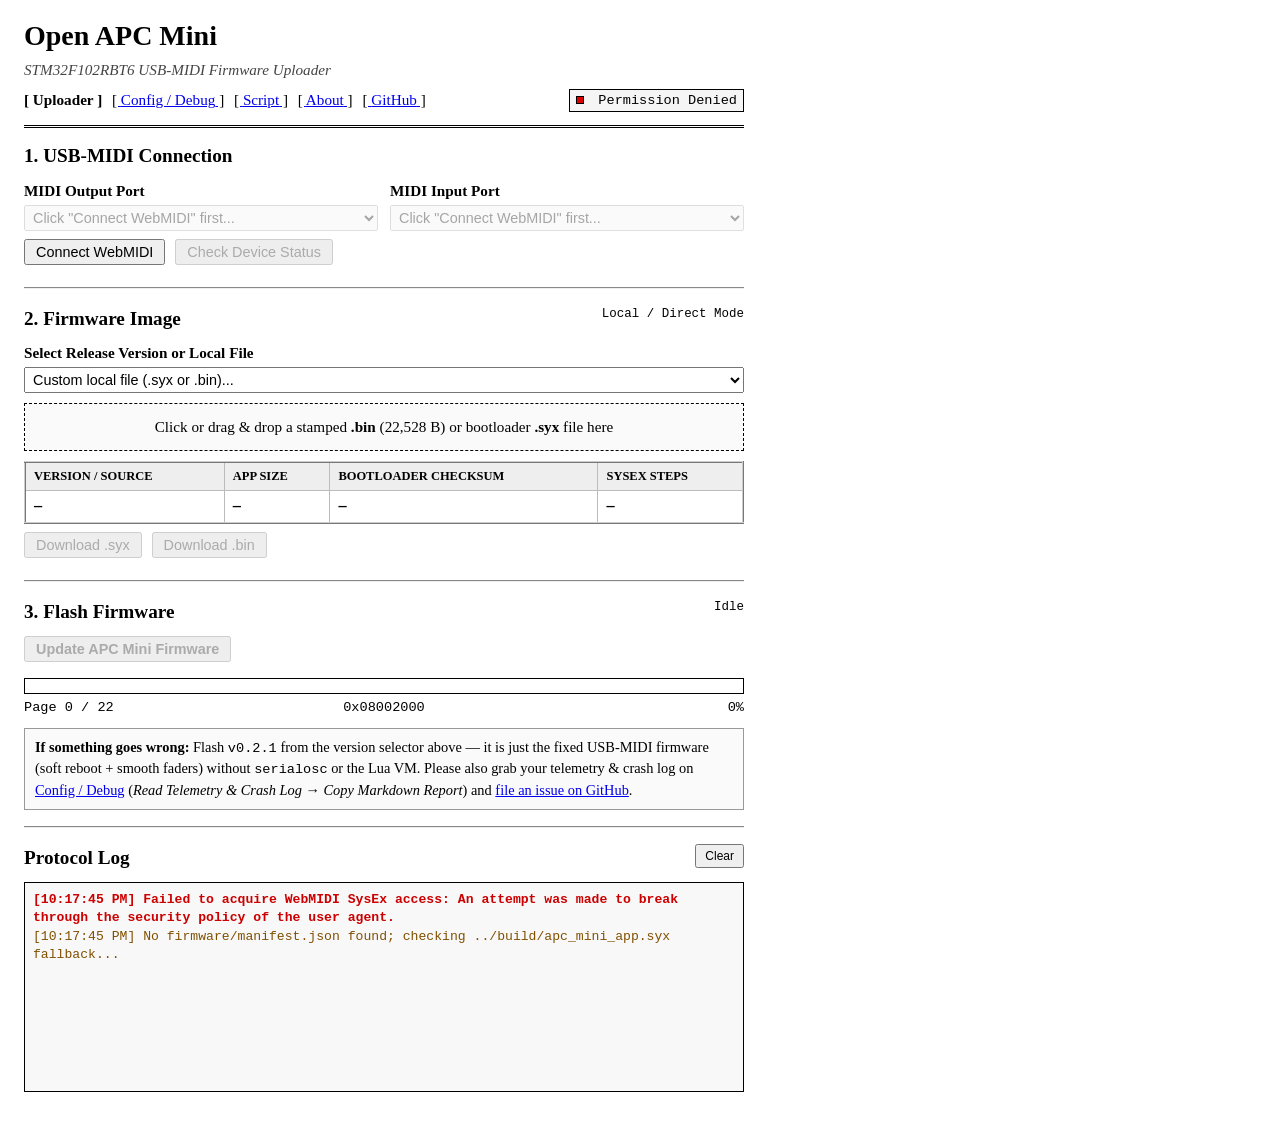
==== commit 8f4c8fd4: "Lua improvements + web stuff" ====
--- a/web/index.html
+++ b/web/index.html
@@ -3,61 +3,76 @@
     <head>
         <meta charset="UTF-8" />
         <meta name="viewport" content="width=device-width, initial-scale=1.0" />
-        <title>APC Mini — WebMIDI Firmware Updater</title>
-        <link href="style.css?v=20261119a" rel="stylesheet" />
+        <title>Open APC Mini — Firmware Uploader</title>
+        <link href="style.css?v=20261121d" rel="stylesheet" />
     </head>
     <body>
         <div class="container">
-            <header>
+            <div class="masthead">
                 <div class="brand">
-                    <div class="pad-grid-icon" aria-hidden="true">
-                        <span></span><span></span><span></span> <span></span
-                        ><span></span><span></span> <span></span><span></span
-                        ><span></span>
-                    </div>
-                    <div>
-                        <h1>APC Mini Firmware Updater</h1>
-                        <p class="subtitle">
-                            STM32F102RBT6 USB-MIDI Bootloader SysEx Flasher
-                        </p>
-                    </div>
+                    <h1>Open APC Mini</h1>
+                    <p class="subtitle">
+                        <i>STM32F102RBT6 USB-MIDI Firmware Uploader</i>
+                    </p>
                 </div>
                 <div class="header-right">
-                    <a class="nav-link" href="about.html">About</a>
+                    <div class="top-nav">
+                        <a
+                            class="nav-link active"
+                            href="index.html"
+                            aria-current="page"
+                            >Uploader</a
+                        >
+                        <a class="nav-link" href="config.html">Config / Debug</a>
+                        <a class="nav-link" href="script.html">Script</a>
+                        <a class="nav-link" href="about.html">About</a>
+                        <a
+                            class="nav-link"
+                            href="https://github.com/cyrillsemenov/Open-APC-MINI"
+                            target="_blank"
+                            rel="noopener"
+                            >GitHub</a
+                        >
+                    </div>
                     <div class="badge" id="midiStatusBadge">
                         <span class="dot" id="midiStatusDot"></span>
                         <span id="midiStatusText">WebMIDI Disconnected</span>
                     </div>
                 </div>
-            </header>
+            </div>
+            <hr class="rule-header" />
 
             <!-- 1. MIDI Device Connection -->
-            <section class="card">
-                <div class="card-title">
-                    <span>1. USB-MIDI Connection</span>
-                    <span
-                        id="deviceModeLabel"
-                        style="font-family: var(--mono); font-size: 0.78rem"
-                    ></span>
-                </div>
-                <div class="row">
-                    <div>
-                        <label for="midiOutSelect">MIDI Output Port</label>
-                        <select id="midiOutSelect" disabled>
-                            <option value="">
-                                Click "Connect WebMIDI" first...
-                            </option>
-                        </select>
-                    </div>
-                    <div>
-                        <label for="midiInSelect">MIDI Input Port</label>
-                        <select id="midiInSelect" disabled>
-                            <option value="">
-                                Click "Connect WebMIDI" first...
-                            </option>
-                        </select>
-                    </div>
-                </div>
+            <div class="section">
+                <h2 class="section-title">
+                    <small id="deviceModeLabel" class="status-note"></small>
+                    1. USB-MIDI Connection
+                </h2>
+                <table
+                    class="port-table"
+                    width="100%"
+                    cellspacing="0"
+                    cellpadding="0"
+                >
+                    <tr>
+                        <td width="50%">
+                            <label for="midiOutSelect">MIDI Output Port</label>
+                            <select id="midiOutSelect" disabled>
+                                <option value="">
+                                    Click "Connect WebMIDI" first...
+                                </option>
+                            </select>
+                        </td>
+                        <td width="50%">
+                            <label for="midiInSelect">MIDI Input Port</label>
+                            <select id="midiInSelect" disabled>
+                                <option value="">
+                                    Click "Connect WebMIDI" first...
+                                </option>
+                            </select>
+                        </td>
+                    </tr>
+                </table>
                 <div class="btn-row">
                     <button id="btnConnectMidi" type="button">
                         Connect WebMIDI
@@ -66,18 +81,17 @@
                         Check Device Status
                     </button>
                 </div>
-            </section>
+            </div>
+            <hr />
 
             <!-- 2. Firmware Version Selection -->
-            <section class="card">
-                <div class="card-title">
-                    <span>2. Firmware Image</span>
-                    <span
-                        id="fwSourceBadge"
-                        style="font-family: var(--mono); font-size: 0.78rem"
-                        >Loading manifest...</span
-                    >
-                </div>
+            <div class="section">
+                <h2 class="section-title">
+                    <small id="fwSourceBadge" class="status-note"
+                        >Loading manifest...</small
+                    >
+                    2. Firmware Image
+                </h2>
                 <div>
                     <label for="versionSelect"
                         >Select Release Version or Local File</label
@@ -98,8 +112,8 @@
                     />
                     <span id="dropzonePrompt"
                         >Click or drag &amp; drop a stamped
-                        <strong>.bin</strong> (22,528 B) or bootloader
-                        <strong>.syx</strong> file here</span
+                        <b>.bin</b> (22,528 B) or bootloader
+                        <b>.syx</b> file here</span
                     >
                 </div>
 
@@ -114,10 +128,10 @@
                     </thead>
                     <tbody>
                         <tr>
-                            <td><strong id="metaVersion">—</strong></td>
-                            <td><strong id="metaSize">—</strong></td>
-                            <td><strong id="metaChecksum">—</strong></td>
-                            <td><strong id="metaSteps">—</strong></td>
+                            <td><b id="metaVersion">—</b></td>
+                            <td><b id="metaSize">—</b></td>
+                            <td><b id="metaChecksum">—</b></td>
+                            <td><b id="metaSteps">—</b></td>
                         </tr>
                     </tbody>
                 </table>
@@ -130,18 +144,15 @@
                         Download .bin
                     </button>
                 </div>
-            </section>
+            </div>
+            <hr />
 
             <!-- 3. Flash Action & Progress -->
-            <section class="card">
-                <div class="card-title">
-                    <span>3. Flash Firmware</span>
-                    <span
-                        id="flashStateLabel"
-                        style="font-family: var(--mono); font-size: 0.78rem"
-                        >Idle</span
-                    >
-                </div>
+            <div class="section">
+                <h2 class="section-title">
+                    <small id="flashStateLabel" class="status-note">Idle</small>
+                    3. Flash Firmware
+                </h2>
                 <div class="btn-row" style="margin-top: 0">
                     <button
                         id="btnFlash"
@@ -162,308 +173,41 @@
                         <span id="progressPctText">0%</span>
                     </div>
                 </div>
-            </section>
-
-            <!-- 4. On-Chip Lua Co-Processor Studio (Rust + full_moon WASM) -->
-            <section class="card">
-                <div class="card-title">
-                    <span>4. On-Chip Lua Co-Processor Studio</span>
-                    <span
-                        id="luaWasmBadge"
-                        style="font-family: var(--mono); font-size: 0.78rem"
-                        >Loading Rust/WASM compiler...</span
-                    >
-                </div>
-
-                <div>
-                    <label for="luaPresetSelect"
-                        >Preset Script or Local .lua File</label
-                    >
-                    <select id="luaPresetSelect">
-                        <option value="bouncing_balls.lua">
-                            bouncing_balls.lua — Polyrhythmic Bouncing Ball Sequencer (14-bit Fader Tempo)
-                        </option>
-                        <option value="game_of_life.lua">
-                            game_of_life.lua — Conway's Game of Life Generative Sequencer
-                        </option>
-                        <option value="bouncy_echo.lua">
-                            bouncy_echo.lua — Built-in ROM Varibright Diamond Ripple &amp; Echo
-                        </option>
-                        <option value="__custom__">
-                            Custom / Edited Script...
-                        </option>
-                    </select>
-                </div>
-
-                <input
-                    type="file"
-                    id="luaFileInput"
-                    accept=".lua"
-                    class="hidden"
-                />
-
-                <textarea
-                    id="luaEditor"
-                    class="lua-editor"
-                    spellcheck="false"
-                    placeholder="-- Write Lua 5.4 code for the APC Mini on-chip co-processor (init, on_tick, on_grid, on_fader)..."
-                ></textarea>
-
-                <div id="luaErrorBox" class="lua-error-box hidden"></div>
-
-                <table class="meta-table" id="luaMetaGrid">
-                    <thead>
-                        <tr>
-                            <th>Compiler Status</th>
-                            <th>Image Size (Limit 768 B)</th>
-                            <th>Entry Offsets (init / tick / grid / fader)</th>
-                            <th>SysEx Frames</th>
-                        </tr>
-                    </thead>
-                    <tbody>
-                        <tr>
-                            <td><strong id="luaMetaStatus">—</strong></td>
-                            <td><strong id="luaMetaSize">—</strong></td>
-                            <td><strong id="luaMetaEntries">—</strong></td>
-                            <td><strong id="luaMetaFrames">—</strong></td>
-                        </tr>
-                    </tbody>
-                </table>
-
-                <div class="btn-row">
-                    <button
-                        id="btnLuaUploadRam"
-                        class="primary"
-                        type="button"
-                        disabled
-                    >
-                        Upload &amp; Run in RAM (Live)
-                    </button>
-                    <button id="btnLuaSaveFlash" type="button" disabled>
-                        Upload &amp; Save to Flash (0x08008000)
-                    </button>
-                    <button id="btnLuaResetRom" type="button" disabled>
-                        Reset to Built-in ROM Script
-                    </button>
-                    <button id="btnLuaLoadFile" type="button">
-                        Load .lua File...
-                    </button>
-                    <button id="btnLuaDownloadLuac" type="button" disabled>
-                        Download .luac
-                    </button>
-                </div>
-            </section>
-
-            <!-- 5. Live Diagnostics, Post-Mortem Crash Log & Memory Peek -->
-            <section class="card">
-                <div class="card-title">
-                    <span
-                        >5. Device Diagnostics &amp; Post-Mortem Black-Box</span
-                    >
-                    <span
-                        id="diagStatusLabel"
-                        style="font-family: var(--mono); font-size: 0.78rem"
-                        >SWD-Less SysEx Inspector</span
-                    >
-                </div>
-
-                <div class="btn-row" style="margin-top: 0">
-                    <button id="btnReadDiag" type="button" disabled>
-                        Read Telemetry &amp; Crash Log
-                    </button>
-                    <button id="btnLivePoll" type="button" disabled>
-                        Start Live Poll (1 Hz)
-                    </button>
-                    <button id="btnLedSweep" type="button" disabled>
-                        LED Test Sweep
-                    </button>
-                    <button id="btnLedClear" type="button" disabled>
-                        Clear All LEDs
-                    </button>
-                    <button
-                        id="btnTriggerFault"
-                        type="button"
-                        style="display: none"
-                        disabled
-                    >
-                        Test Fault (UDF #0)
-                    </button>
-                </div>
-
-                <div
-                    class="btn-row"
-                    style="
-                        margin-top: 8px;
-                        padding: 8px 10px;
-                        border: 1px solid var(--border);
-                        background: var(--bg-subtle, #f7f8fa);
-                        align-items: center;
-                        flex-wrap: wrap;
-                        gap: 12px;
-                    "
-                >
-                    <strong style="font-size: 0.82rem">Active Modes (SysEx):</strong>
-                    <label style="display: inline-flex; align-items: center; gap: 4px; margin: 0; font-size: 0.82rem">
-                        <input id="chkModeMidi" type="checkbox" checked disabled />
-                        MIDI (Notes/CC)
-                    </label>
-                    <label style="display: inline-flex; align-items: center; gap: 4px; margin: 0; font-size: 0.82rem">
-                        <input id="chkModeSerialosc" type="checkbox" checked disabled />
-                        serialosc (mext)
-                    </label>
-                    <label style="display: inline-flex; align-items: center; gap: 4px; margin: 0; font-size: 0.82rem">
-                        <input id="chkModeLua" type="checkbox" disabled />
-                        Lua VM
-                    </label>
-                    <label style="display: inline-flex; align-items: center; gap: 4px; margin: 0; font-size: 0.82rem">
-                        <input id="chkModeAbleton" type="checkbox" checked disabled />
-                        Ableton Intro (0x60)
-                    </label>
-                    <label style="display: inline-flex; align-items: center; gap: 4px; margin: 0; font-size: 0.82rem">
-                        Palette:
-                        <select id="selPalette" disabled style="width: auto; padding: 2px 6px; font-size: 0.8rem">
-                            <option value="0">0: Grn/Yel/Red</option>
-                            <option value="1">1: Red/Yel/Grn</option>
-                            <option value="2">2: Warm Grn/Yel</option>
-                            <option value="3">3: Warm Red/Yel</option>
-                        </select>
-                    </label>
-                    <label style="display: inline-flex; align-items: center; gap: 4px; margin: 0; font-size: 0.82rem">
-                        Brightness:
-                        <select id="selBrightness" disabled style="width: auto; padding: 2px 6px; font-size: 0.8rem">
-                            <option value="0">0 (1/16)</option>
-                            <option value="1">1 (2/16)</option>
-                            <option value="2">2 (4/16)</option>
-                            <option value="3" selected>3 (14/16 Max)</option>
-                        </select>
-                    </label>
-                </div>
-
-                <table class="meta-table" id="telemGrid">
-                    <thead>
-                        <tr>
-                            <th>MCU Silicon &amp; Flash</th>
-                            <th>Last Reset Cause (RCC_CSR)</th>
-                            <th>Uptime</th>
-                            <th>Main Loop &amp; Max Latency</th>
-                        </tr>
-                    </thead>
-                    <tbody>
-                        <tr>
-                            <td><strong id="telemSilicon">—</strong></td>
-                            <td><strong id="telemReset">—</strong></td>
-                            <td><strong id="telemUptime">—</strong></td>
-                            <td><strong id="telemLoop">—</strong></td>
-                        </tr>
-                    </tbody>
-                </table>
-
-                <table
-                    class="meta-table"
-                    style="margin-top: 6px; display: none"
-                >
-                    <thead>
-                        <tr>
-                            <th>Faders 1..8 + Master (ADC1+DMA1)</th>
-                            <th>Shift</th>
-                            <th>Last MIDI Input Event</th>
-                        </tr>
-                    </thead>
-                    <tbody>
-                        <tr>
-                            <td><strong id="telemFaders">—</strong></td>
-                            <td><strong id="telemShift">—</strong></td>
-                            <td><strong id="telemLastMidi">—</strong></td>
-                        </tr>
-                    </tbody>
-                </table>
-
-                <div id="crashBox" class="crash-box hidden">
-                    <div class="crash-header">
-                        <strong id="crashTitle">CRASH LOG</strong>
-                        <div class="btn-row" style="margin-top: 0">
-                            <button
-                                id="btnCopyCrash"
-                                type="button"
-                                style="padding: 2px 8px; font-size: 0.78rem"
-                            >
-                                Copy Markdown Report
-                            </button>
-                            <button
-                                id="btnClearCrash"
-                                type="button"
-                                style="padding: 2px 8px; font-size: 0.78rem"
-                            >
-                                Clear Crash Log
-                            </button>
-                        </div>
-                    </div>
-                    <pre class="crash-pre" id="crashPre"></pre>
-                </div>
-
-                <div class="peek-bar">
-                    <input
-                        id="peekAddrInput"
-                        type="text"
-                        value="0x08007800"
-                        size="12"
-                        style="
-                            font-family: var(--mono);
-                            font-size: 0.85rem;
-                            padding: 2px 6px;
-                        "
-                    />
-                    <button id="btnPeekMem" type="button" disabled>
-                        Peek 64 B
-                    </button>
-                    <button
-                        class="preset-btn"
-                        type="button"
-                        data-addr="0x08007800"
-                    >
-                        Crash Log
-                    </button>
-                    <button
-                        class="preset-btn"
-                        type="button"
-                        data-addr="0x1FFFF7E0"
-                    >
-                        Silicon UID
-                    </button>
-                    <button
-                        class="preset-btn"
-                        type="button"
-                        data-addr="0x20000000"
-                    >
-                        SRAM Base
-                    </button>
-                    <button
-                        class="preset-btn"
-                        type="button"
-                        data-addr="0x40021000"
-                    >
-                        RCC Regs
-                    </button>
-                </div>
-                <pre class="peek-pre hidden" id="peekPre"></pre>
-            </section>
-
-            <!-- 5. Console Log -->
-            <section class="card">
-                <div class="card-title">
-                    <span>Protocol Log</span>
+                <div class="note-box">
+                    <b>If something goes wrong:</b> Flash
+                    <tt>v0.2.1</tt> from the version selector above — it is
+                    just the fixed USB-MIDI firmware (soft reboot + smooth
+                    faders) without <tt>serialosc</tt> or the Lua VM. Please
+                    also grab your telemetry &amp; crash log on
+                    <a href="config.html">Config / Debug</a>
+                    (<i>Read Telemetry &amp; Crash Log</i> &rarr;
+                    <i>Copy Markdown Report</i>) and
+                    <a
+                        href="https://github.com/cyrillsemenov/Open-APC-MINI/issues"
+                        target="_blank"
+                        rel="noopener"
+                        >file an issue on GitHub</a
+                    >.
+                </div>
+            </div>
+            <hr />
+
+            <!-- 4. Console Log -->
+            <div class="section">
+                <h2 class="section-title">
                     <button
                         id="btnClearLog"
+                        class="status-btn"
                         type="button"
-                        style="padding: 3px 8px; font-size: 0.75rem"
                     >
                         Clear
                     </button>
-                </div>
+                    Protocol Log
+                </h2>
                 <div class="log-box" id="logBox"></div>
-            </section>
+            </div>
         </div>
 
-        <script type="module" src="updater.js?v=20261119a"></script>
+        <script type="module" src="page-uploader.js?v=20261121d"></script>
     </body>
 </html>
--- a/web/style.css
+++ b/web/style.css
@@ -43,25 +43,25 @@
     color: var(--active);
 }
 
-header {
-    display: flex;
-    align-items: baseline;
-    justify-content: space-between;
-    flex-wrap: wrap;
-    gap: 10px;
-    margin-bottom: 14px;
-    padding-bottom: 10px;
-    border-bottom: 3px double #000000;
+.masthead {
+    display: block;
+}
+
+hr {
+    border: 0;
+    border-top: 1px solid #888888;
+    border-bottom: 1px solid #eeeeee;
+    margin: 16px 0;
+}
+
+hr.rule-header {
+    border: 0;
+    border-top: 3px double #000000;
+    margin: 10px 0 14px;
 }
 
 .brand {
-    display: flex;
-    align-items: center;
-    gap: 10px;
-}
-
-.pad-grid-icon {
-    display: none;
+    display: block;
 }
 
 h1 {
@@ -80,19 +80,35 @@
 }
 
 .header-right {
-    display: flex;
-    align-items: center;
-    gap: 12px;
-    flex-wrap: wrap;
+    display: flow-root;
+    margin-top: 8px;
     font-family: var(--serif);
     font-size: 0.95rem;
 }
 
+.top-nav {
+    display: inline-block;
+    vertical-align: middle;
+}
+
 .nav-link {
+    display: inline-block;
+    margin: 0 6px 4px 0;
     color: var(--link);
     text-decoration: underline;
 }
 
+.nav-link:last-child {
+    margin-right: 0;
+}
+
+.nav-link.active {
+    color: #000000;
+    font-weight: bold;
+    text-decoration: none;
+    cursor: default;
+}
+
 .nav-link::before {
     content: "[ ";
     color: #000000;
@@ -106,17 +122,24 @@
 }
 
 .badge {
-    display: inline-flex;
-    align-items: center;
-    gap: 6px;
+    display: inline-block;
+    vertical-align: middle;
     padding: 1px 6px;
     font-family: var(--mono);
     font-size: 0.85rem;
     border: 1px solid #000000;
     background: #f5f5f5;
+    white-space: nowrap;
+}
+
+.header-right .badge {
+    float: right;
 }
 
 .dot {
+    display: inline-block;
+    vertical-align: middle;
+    margin: -1px 6px 0 0;
     width: 8px;
     height: 8px;
     border: 1px solid #000000;
@@ -135,36 +158,65 @@
     background: #dd0000;
 }
 
-.card {
-    margin-bottom: 18px;
-    padding-bottom: 16px;
-    border-bottom: 1px solid #999999;
-}
-
-.card:last-child {
-    border-bottom: none;
-}
-
-.card-title {
+.section {
+    display: block;
+}
+
+.section-title {
+    display: flow-root;
     font-family: var(--serif);
     font-size: 1.2rem;
     font-weight: bold;
     color: #000000;
     margin: 0 0 10px;
-    display: flex;
-    justify-content: space-between;
-    align-items: baseline;
-}
-
-.row {
-    display: grid;
-    grid-template-columns: 1fr 1fr;
-    gap: 12px;
+}
+
+.section-title .status-note {
+    float: right;
+    margin-left: 8px;
+    font-family: var(--mono);
+    font-size: 0.78rem;
+    font-weight: normal;
+    line-height: 1.6;
+}
+
+.section-title .status-btn {
+    float: right;
+    margin-left: 8px;
+    padding: 3px 8px;
+    font-size: 0.75rem;
+    font-weight: normal;
+}
+
+.port-table {
+    width: 100%;
+    border-collapse: collapse;
+}
+
+.port-table td {
+    vertical-align: top;
+}
+
+.port-table td:first-child {
+    padding-right: 6px;
+}
+
+.port-table td:last-child {
+    padding-left: 6px;
 }
 
 @media (max-width: 620px) {
-    .row {
-        grid-template-columns: 1fr;
+    .port-table td,
+    .port-table td:first-child,
+    .port-table td:last-child {
+        display: block;
+        width: 100%;
+        padding: 0 0 8px 0;
+    }
+
+    .header-right .badge {
+        float: none;
+        margin-top: 4px;
     }
 }
 
@@ -188,10 +240,15 @@
 }
 
 .btn-row {
-    display: flex;
-    gap: 8px;
-    flex-wrap: wrap;
     margin-top: 8px;
+}
+
+.btn-row button {
+    margin: 0 6px 6px 0;
+}
+
+.btn-row button:last-child {
+    margin-right: 0;
 }
 
 button {
@@ -268,12 +325,25 @@
 }
 
 .progress-stats {
-    display: flex;
-    justify-content: space-between;
+    display: table;
+    width: 100%;
     font-family: var(--mono);
     font-size: 0.85rem;
     color: #000000;
     margin-top: 4px;
+}
+
+.progress-stats span {
+    display: table-cell;
+    width: 33.33%;
+}
+
+.progress-stats span:nth-child(2) {
+    text-align: center;
+}
+
+.progress-stats span:nth-child(3) {
+    text-align: right;
 }
 
 .log-box {
@@ -325,15 +395,20 @@
 }
 
 .crash-header {
-    display: flex;
-    justify-content: space-between;
-    align-items: center;
-    flex-wrap: wrap;
-    gap: 8px;
+    display: flow-root;
     margin-bottom: 6px;
     font-family: var(--mono);
     font-size: 0.85rem;
     color: var(--red);
+}
+
+.crash-header .btn-row {
+    float: right;
+    margin-top: 0;
+}
+
+.crash-header .btn-row button {
+    margin-bottom: 0;
 }
 
 .crash-box.clean .crash-header {
@@ -354,11 +429,13 @@
 }
 
 .peek-bar {
-    display: flex;
-    align-items: center;
-    flex-wrap: wrap;
-    gap: 6px;
     margin-top: 10px;
+}
+
+.peek-bar input,
+.peek-bar button {
+    vertical-align: middle;
+    margin: 0 5px 5px 0;
 }
 
 .peek-pre {
@@ -394,24 +471,160 @@
     margin-bottom: 6px;
 }
 
+tt,
 .prose code {
     font-family: var(--mono);
     font-size: 0.92rem;
 }
 
-.lua-editor {
+.guide-table tt,
+.meta-table tt,
+.note-box tt {
+    font-size: 0.85rem;
+}
+
+.lua-editor-wrap {
+    position: relative;
     width: 100%;
-    height: 250px;
+    height: 320px;
+    min-height: 180px;
     margin-top: 8px;
-    padding: 8px;
+    border: 1px solid #000000;
+    background: #fdfdfd;
+    resize: vertical;
+    overflow: hidden;
+}
+
+.lua-editor-wrap:focus-within {
+    outline: 2px solid #000080;
+    outline-offset: 1px;
+}
+
+.lua-highlight {
+    display: none;
+    position: absolute;
+    inset: 0;
+    margin: 0;
+    padding: 8px 24px 24px 8px;
     font-family: var(--mono);
     font-size: 0.84rem;
     line-height: 1.38;
-    border: 1px solid #000000;
+    tab-size: 4;
+    white-space: pre;
+    overflow: hidden;
+    pointer-events: none;
+    color: #000000;
+    background: transparent;
+    border: 0;
+    letter-spacing: normal;
+    word-spacing: normal;
+    font-variant-ligatures: none;
+}
+
+.lua-highlight code {
+    display: block;
+    margin: 0;
+    padding: 0;
+    font: inherit;
+    line-height: inherit;
+    tab-size: inherit;
+    white-space: inherit;
+    color: inherit;
+    background: transparent;
+}
+
+.lua-editor {
+    position: absolute;
+    inset: 0;
+    width: 100%;
+    height: 100%;
+    margin: 0;
+    padding: 8px 24px 24px 8px;
+    font-family: var(--mono);
+    font-size: 0.84rem;
+    line-height: 1.38;
+    tab-size: 4;
+    white-space: pre;
+    overflow: auto;
+    border: 0;
     background: #fdfdfd;
     color: #000000;
-    resize: vertical;
-    tab-size: 4;
+    resize: none;
+    outline: none;
+    letter-spacing: normal;
+    word-spacing: normal;
+    font-variant-ligatures: none;
+}
+
+.lua-editor-wrap.has-highlight .lua-highlight {
+    display: block;
+}
+
+.lua-editor-wrap.has-highlight .lua-editor {
+    color: transparent;
+    -webkit-text-fill-color: transparent;
+    background: transparent;
+    caret-color: #000000;
+}
+
+.lua-editor-wrap.has-highlight .lua-editor::selection {
+    background: rgba(0, 0, 128, 0.18);
+    color: transparent;
+    -webkit-text-fill-color: transparent;
+}
+
+.lua-editor-wrap.has-highlight .lua-editor::placeholder {
+    color: #777777;
+    -webkit-text-fill-color: #777777;
+}
+
+.prose .code-block code {
+    font: inherit;
+    line-height: inherit;
+    padding: 0;
+    margin: 0;
+}
+
+.lua-highlight .token.comment,
+.code-block .token.comment {
+    color: #666666;
+}
+
+.lua-highlight .token.keyword,
+.code-block .token.keyword {
+    color: #0000aa;
+}
+
+.lua-highlight .token.function,
+.code-block .token.function {
+    color: #551a8b;
+}
+
+.lua-highlight .token.builtin,
+.code-block .token.builtin {
+    color: #005566;
+}
+
+.lua-highlight .token.number,
+.lua-highlight .token.boolean,
+.code-block .token.number,
+.code-block .token.boolean {
+    color: #006600;
+}
+
+.lua-highlight .token.string,
+.code-block .token.string {
+    color: #805000;
+}
+
+.lua-highlight .token.operator,
+.code-block .token.operator {
+    color: #990000;
+}
+
+.lua-highlight .token.punctuation,
+.code-block .token.punctuation {
+    color: #444444;
 }
 
 .lua-error-box {
@@ -424,3 +637,88 @@
     font-size: 0.8rem;
     white-space: pre-wrap;
 }
+
+.mode-bar {
+    display: flow-root;
+    margin-top: 8px;
+    padding: 8px 10px 4px;
+    border: 1px solid #cccccc;
+    background: #f8f8f8;
+}
+
+.mode-bar > strong {
+    display: inline-block;
+    vertical-align: middle;
+    margin: 0 10px 4px 0;
+}
+
+.mode-toggle {
+    display: inline-block;
+    vertical-align: middle;
+    margin: 0 12px 4px 0;
+    font-size: 0.88rem;
+    font-weight: normal;
+}
+
+.mode-toggle input[type="checkbox"] {
+    vertical-align: middle;
+    margin: 0 3px 2px 0;
+}
+
+.mode-bar-right {
+    float: right;
+    font-size: 0.9rem;
+    margin-bottom: 4px;
+}
+
+.inline-select {
+    width: auto;
+    padding: 2px 6px;
+    font-size: 0.85rem;
+}
+
+.code-block {
+    margin: 8px 0 12px;
+    padding: 8px 10px;
+    background: #f8f8f8;
+    border: 1px solid #cccccc;
+    font-family: var(--mono);
+    font-size: 0.82rem;
+    line-height: 1.38;
+    overflow-x: auto;
+    white-space: pre;
+}
+
+.guide-section h3 {
+    font-family: var(--serif);
+    font-size: 1.02rem;
+    font-weight: bold;
+    margin: 14px 0 6px;
+}
+
+.guide-table {
+    margin: 6px 0 12px;
+}
+
+.guide-table td {
+    white-space: normal;
+}
+
+.guide-table td.desc {
+    font-family: var(--serif);
+    font-size: 0.92rem;
+}
+
+.note-box {
+    margin-top: 10px;
+    padding: 8px 10px;
+    border: 1px solid #999999;
+    background: #fafafa;
+    font-family: var(--serif);
+    font-size: 0.9rem;
+}
+
+.note-box code {
+    font-family: var(--mono);
+    font-size: 0.85rem;
+}
